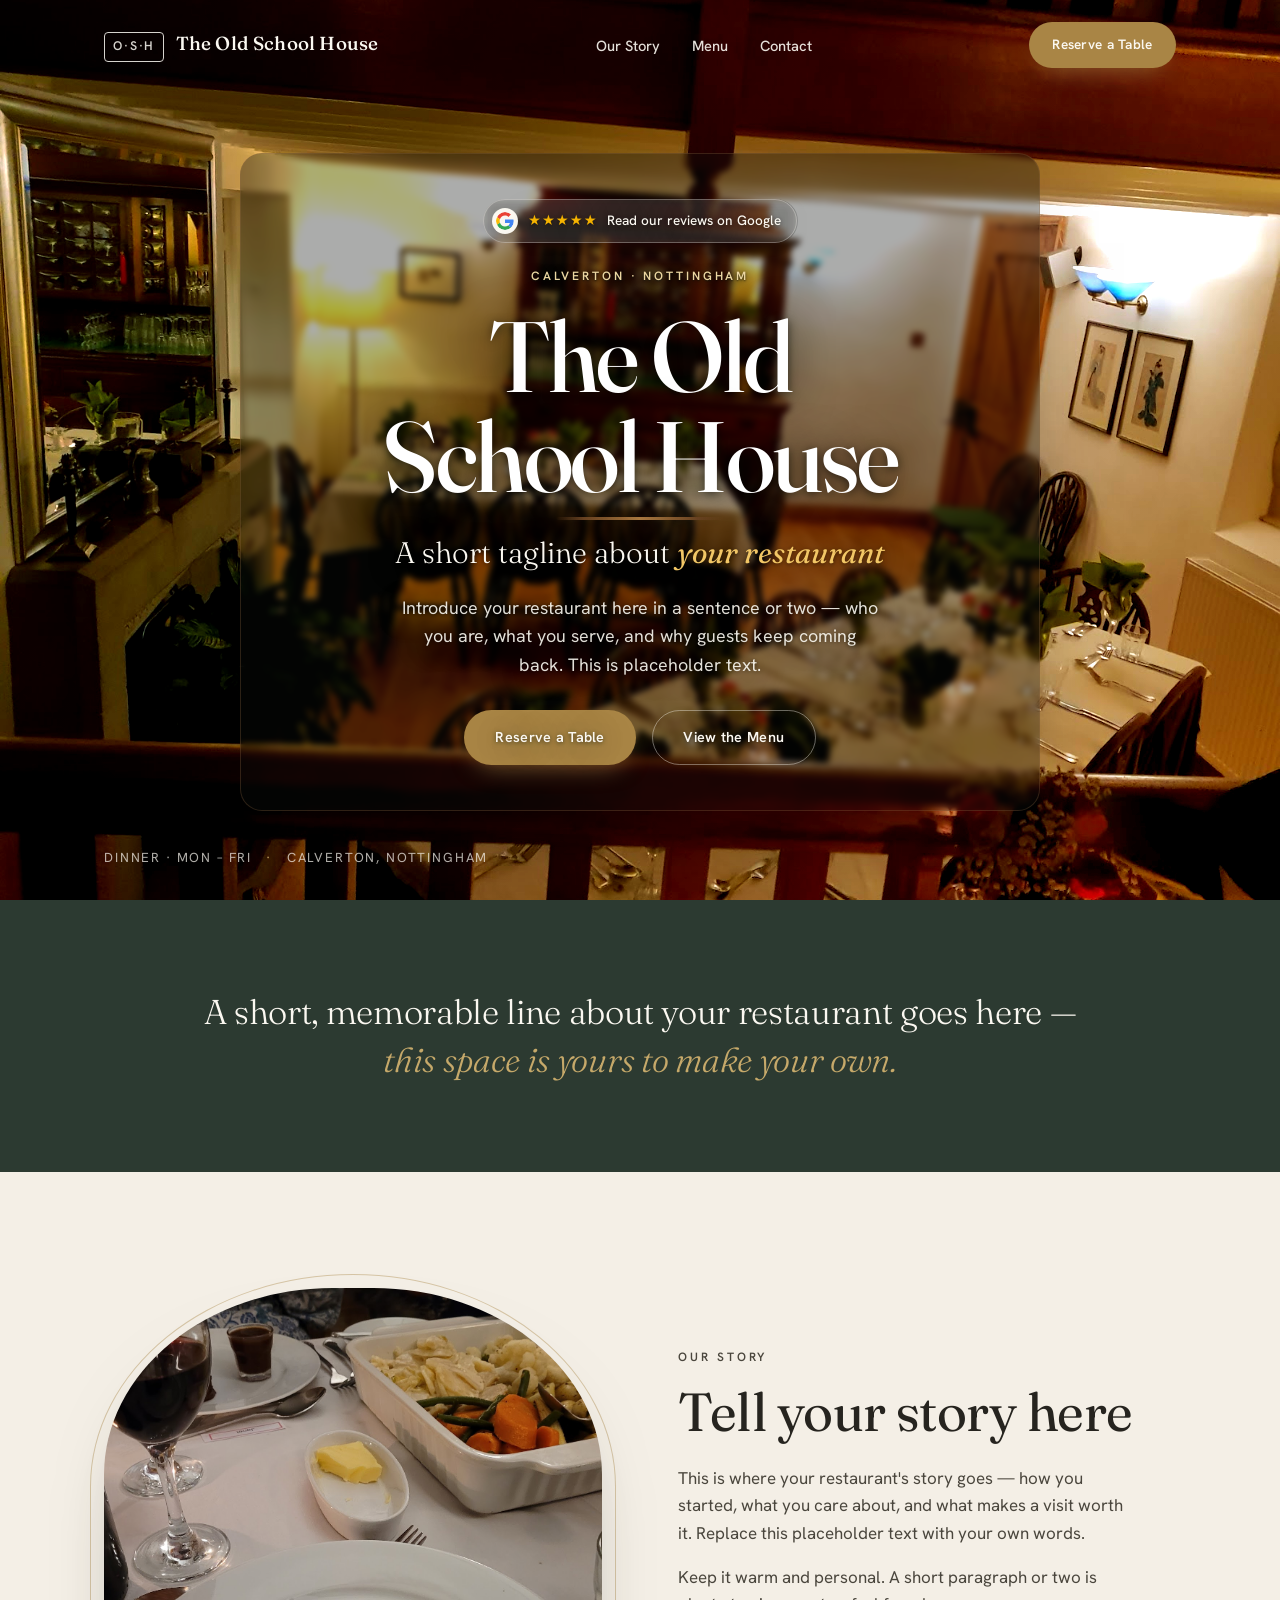
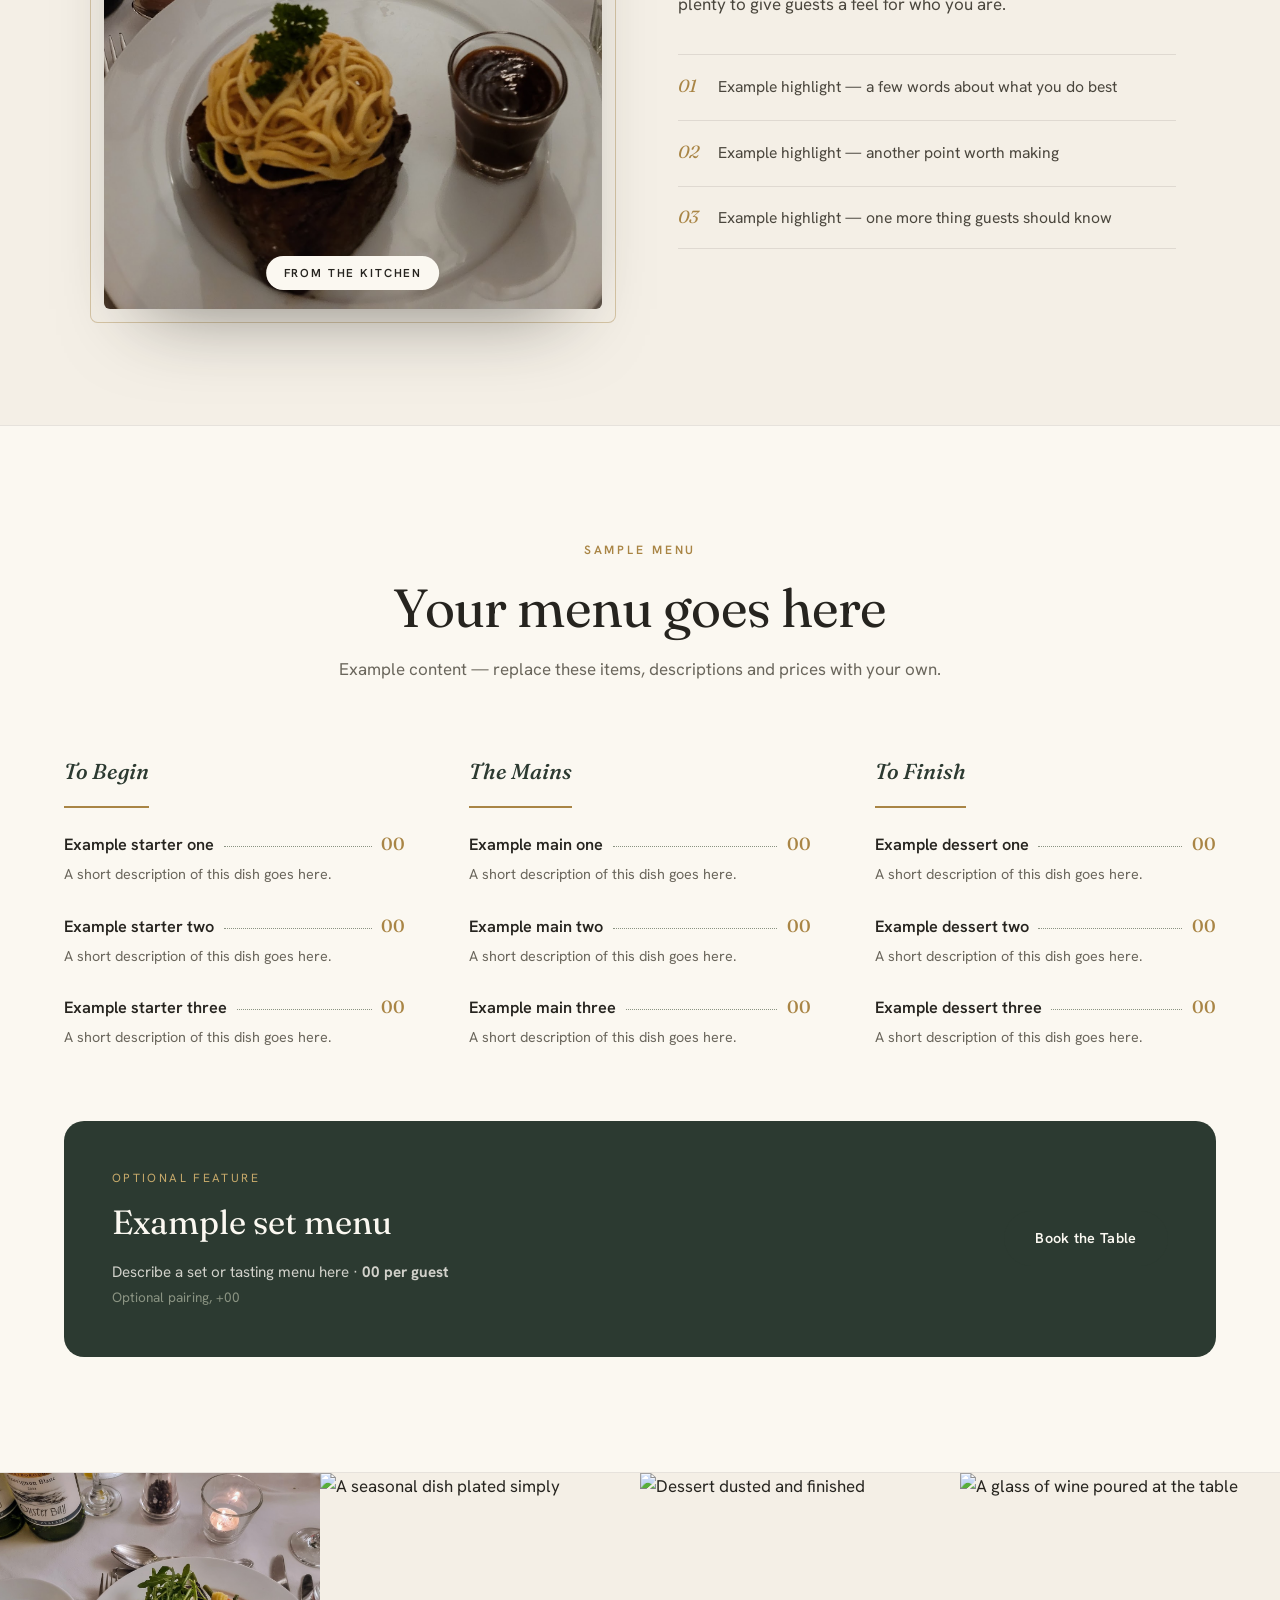
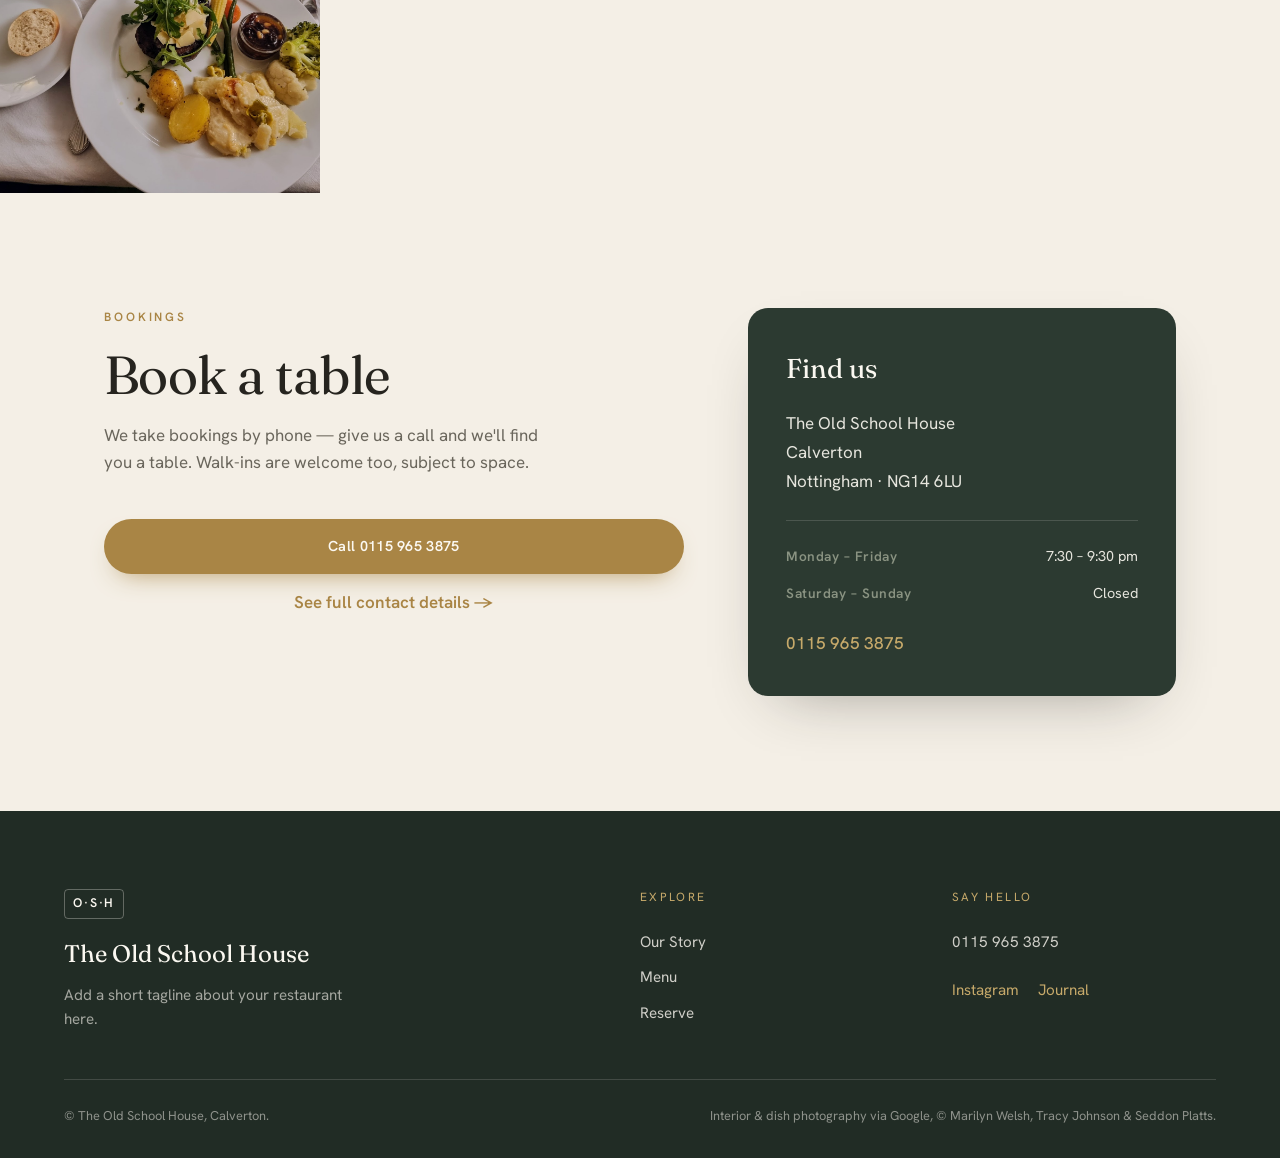
==== index.html @ 2fce1e97 "first commit" ====
<!DOCTYPE html>
<html lang="en">
<head>
  <meta charset="UTF-8" />
  <meta name="viewport" content="width=device-width, initial-scale=1.0" />
  <meta name="description" content="The Old School House — a restaurant in Calverton, Nottingham. View the menu and book a table." />
  <title>The Old School House — Restaurant, Calverton</title>

  <link rel="icon" href="favicon.svg?v=11" type="image/svg+xml" />
  <link rel="apple-touch-icon" href="favicon.svg?v=11" />
  <meta name="theme-color" content="#2C3A31" />

  <!-- Open Graph / social sharing. NOTE before launch: set og:url and change og:image + twitter:image to ABSOLUTE URLs on your live domain (relative paths don't work in most link previews). -->
  <meta property="og:type" content="website" />
  <meta property="og:site_name" content="The Old School House" />
  <meta property="og:title" content="The Old School House — Calverton, Nottingham" />
  <meta property="og:description" content="A restaurant in Calverton, Nottingham. View the menu and book a table." />
  <meta property="og:image" content="https://your-domain.example/assets/google/g1.jpg" />
  <meta property="og:image:width" content="1600" />
  <meta property="og:image:height" content="1200" />
  <meta property="og:locale" content="en_GB" />
  <!-- <meta property="og:url" content="https://your-domain.example/" /> -->
  <meta name="twitter:card" content="summary_large_image" />
  <meta name="twitter:title" content="The Old School House — Calverton, Nottingham" />
  <meta name="twitter:description" content="A restaurant in Calverton, Nottingham. View the menu and book a table." />
  <meta name="twitter:image" content="https://your-domain.example/assets/google/g1.jpg" />

  <link rel="preconnect" href="https://fonts.googleapis.com" />
  <link rel="preconnect" href="https://fonts.gstatic.com" crossorigin />
  <link href="https://fonts.googleapis.com/css2?family=Fraunces:ital,opsz,wght@0,9..144,300;0,9..144,400;0,9..144,500;0,9..144,600;1,9..144,300;1,9..144,400;1,9..144,500&family=Hanken+Grotesk:wght@300;400;500;600&display=swap" rel="stylesheet" />

  <link rel="stylesheet" href="styles.css?v=11" />
</head>
<body>

  <a class="skip-link" href="#main">Skip to content</a>

  <!-- ============ NAV ============ -->
  <header class="nav" id="nav" data-nav>
    <div class="nav__inner">
      <a class="nav__brand" href="#top" aria-label="The Old School House, home">
        <span class="nav__brand-mark">O·S·H</span>
        <span class="nav__brand-name">The Old School House</span>
      </a>
      <nav class="nav__links" aria-label="Primary">
        <a href="#story">Our Story</a>
        <a href="#menu">Menu</a>
        <a href="contact.html">Contact</a>
      </nav>
      <a href="#reserve" class="btn btn--brass nav__cta">Reserve a Table</a>
      <button class="nav__toggle" aria-label="Open menu" aria-expanded="false" data-menu-toggle>
        <span></span><span></span>
      </button>
    </div>
    <nav class="nav__mobile" aria-label="Mobile" data-mobile-menu>
      <a href="#story">Our Story</a>
      <a href="#menu">Menu</a>
      <a href="contact.html">Contact</a>
      <a href="#reserve" class="btn btn--brass">Reserve a Table</a>
    </nav>
  </header>

  <main id="main">
    <span id="top"></span>

    <!-- ============ HERO ============ -->
    <section class="hero" aria-labelledby="hero-title">
      <div class="hero__media">
        <img
          src="assets/google/g1.jpg"
          alt="The warmly lit dining room of The Old School House, tables set beneath the oak dresser"
          fetchpriority="high" />
        <div class="hero__scrim"></div>
      </div>

      <div class="hero__content">
       <div class="hero__panel">
        <a class="gpill" href="https://maps.app.goo.gl/zJDxkAFFY1DviZDd6" target="_blank" rel="noopener" aria-label="Read our reviews on Google, opens in a new tab">
          <svg class="gpill__g" viewBox="0 0 48 48" aria-hidden="true">
            <path fill="#EA4335" d="M24 9.5c3.54 0 6.71 1.22 9.21 3.6l6.85-6.85C35.9 2.38 30.47 0 24 0 14.62 0 6.51 5.38 2.56 13.22l7.98 6.19C12.43 13.72 17.74 9.5 24 9.5z"/>
            <path fill="#4285F4" d="M46.98 24.55c0-1.57-.15-3.09-.38-4.55H24v9.02h12.94c-.58 2.96-2.26 5.48-4.78 7.18l7.73 6c4.51-4.18 7.09-10.36 7.09-17.65z"/>
            <path fill="#FBBC05" d="M10.53 28.59c-.48-1.45-.76-2.99-.76-4.59s.27-3.14.76-4.59l-7.98-6.19C.92 16.46 0 20.12 0 24c0 3.88.92 7.54 2.56 10.78l7.97-6.19z"/>
            <path fill="#34A853" d="M24 48c6.48 0 11.93-2.13 15.89-5.81l-7.73-6c-2.15 1.45-4.92 2.3-8.16 2.3-6.26 0-11.57-4.22-13.47-9.91l-7.98 6.19C6.51 42.62 14.62 48 24 48z"/>
          </svg>
          <span class="gpill__stars" aria-hidden="true">★★★★★</span>
          <span class="gpill__text">Read our reviews on Google</span>
        </a>
        <p class="eyebrow eyebrow--light">Calverton · Nottingham</p>
        <h1 class="hero__title" id="hero-title">The Old School House</h1>
        <p class="hero__tagline">A short tagline about <em>your restaurant</em></p>
        <p class="hero__lede">
          Introduce your restaurant here in a sentence or two — who you are, what you
          serve, and why guests keep coming back. This is placeholder text.
        </p>
        <div class="hero__actions">
          <a href="#reserve" class="btn btn--brass">Reserve a Table</a>
          <a href="#menu" class="btn btn--ghost-light">View the Menu</a>
        </div>
       </div>
      </div>

      <div class="hero__meta">
        <span>Dinner · Mon – Fri</span>
        <span class="hero__meta-dot" aria-hidden="true">·</span>
        <span>Calverton, Nottingham</span>
      </div>
    </section>

    <!-- ============ INTRO STRIP ============ -->
    <section class="strip">
      <p class="strip__text">
        A short, memorable line about your restaurant goes here —
        <em>this space is yours to make your own.</em>
      </p>
    </section>

    <!-- ============ STORY ============ -->
    <section class="story" id="story" aria-labelledby="story-title">
      <div class="story__frame reveal">
        <img
          src="assets/google/g3.jpg"
          alt="Sirloin with hand-rolled pasta and a red wine jus at The Old School House"
          loading="lazy" />
        <span class="story__frame-tag">From the kitchen</span>
      </div>

      <div class="story__body reveal">
        <p class="eyebrow">Our Story</p>
        <h2 class="section-title" id="story-title">
          Tell your story here
        </h2>
        <p>
          This is where your restaurant's story goes — how you started, what you care
          about, and what makes a visit worth it. Replace this placeholder text with
          your own words.
        </p>
        <p>
          Keep it warm and personal. A short paragraph or two is plenty to give guests
          a feel for who you are.
        </p>
        <ul class="story__pillars">
          <li>
            <span class="story__pillar-k">01</span>
            <span class="story__pillar-t">Example highlight — a few words about what you do best</span>
          </li>
          <li>
            <span class="story__pillar-k">02</span>
            <span class="story__pillar-t">Example highlight — another point worth making</span>
          </li>
          <li>
            <span class="story__pillar-k">03</span>
            <span class="story__pillar-t">Example highlight — one more thing guests should know</span>
          </li>
        </ul>
      </div>
    </section>

    <!-- ============ MENU ============ -->
    <section class="menu" id="menu" aria-labelledby="menu-title">
      <div class="menu__head">
        <p class="eyebrow">Sample Menu</p>
        <h2 class="section-title section-title--center" id="menu-title">
          Your menu goes here
        </h2>
        <p class="menu__note">
          Example content — replace these items, descriptions and prices with your own.
        </p>
      </div>

      <div class="menu__columns">
        <div class="menu__col reveal">
          <h3 class="menu__col-title">To Begin</h3>
          <ul class="menu__list">
            <li class="menu__item">
              <div class="menu__item-head">
                <span class="menu__item-name">Example starter one</span>
                <span class="menu__dots" aria-hidden="true"></span>
                <span class="menu__price">00</span>
              </div>
              <p class="menu__desc">A short description of this dish goes here.</p>
            </li>
            <li class="menu__item">
              <div class="menu__item-head">
                <span class="menu__item-name">Example starter two</span>
                <span class="menu__dots" aria-hidden="true"></span>
                <span class="menu__price">00</span>
              </div>
              <p class="menu__desc">A short description of this dish goes here.</p>
            </li>
            <li class="menu__item">
              <div class="menu__item-head">
                <span class="menu__item-name">Example starter three</span>
                <span class="menu__dots" aria-hidden="true"></span>
                <span class="menu__price">00</span>
              </div>
              <p class="menu__desc">A short description of this dish goes here.</p>
            </li>
          </ul>
        </div>

        <div class="menu__col reveal">
          <h3 class="menu__col-title">The Mains</h3>
          <ul class="menu__list">
            <li class="menu__item">
              <div class="menu__item-head">
                <span class="menu__item-name">Example main one</span>
                <span class="menu__dots" aria-hidden="true"></span>
                <span class="menu__price">00</span>
              </div>
              <p class="menu__desc">A short description of this dish goes here.</p>
            </li>
            <li class="menu__item">
              <div class="menu__item-head">
                <span class="menu__item-name">Example main two</span>
                <span class="menu__dots" aria-hidden="true"></span>
                <span class="menu__price">00</span>
              </div>
              <p class="menu__desc">A short description of this dish goes here.</p>
            </li>
            <li class="menu__item">
              <div class="menu__item-head">
                <span class="menu__item-name">Example main three</span>
                <span class="menu__dots" aria-hidden="true"></span>
                <span class="menu__price">00</span>
              </div>
              <p class="menu__desc">A short description of this dish goes here.</p>
            </li>
          </ul>
        </div>

        <div class="menu__col reveal">
          <h3 class="menu__col-title">To Finish</h3>
          <ul class="menu__list">
            <li class="menu__item">
              <div class="menu__item-head">
                <span class="menu__item-name">Example dessert one</span>
                <span class="menu__dots" aria-hidden="true"></span>
                <span class="menu__price">00</span>
              </div>
              <p class="menu__desc">A short description of this dish goes here.</p>
            </li>
            <li class="menu__item">
              <div class="menu__item-head">
                <span class="menu__item-name">Example dessert two</span>
                <span class="menu__dots" aria-hidden="true"></span>
                <span class="menu__price">00</span>
              </div>
              <p class="menu__desc">A short description of this dish goes here.</p>
            </li>
            <li class="menu__item">
              <div class="menu__item-head">
                <span class="menu__item-name">Example dessert three</span>
                <span class="menu__dots" aria-hidden="true"></span>
                <span class="menu__price">00</span>
              </div>
              <p class="menu__desc">A short description of this dish goes here.</p>
            </li>
          </ul>
        </div>
      </div>

      <div class="menu__foot">
        <div class="menu__set">
          <p class="menu__set-label">Optional feature</p>
          <p class="menu__set-title">Example set menu</p>
          <p class="menu__set-desc">
            Describe a set or tasting menu here · <strong>00 per guest</strong>
            <span>Optional pairing, +00</span>
          </p>
        </div>
        <a href="#reserve" class="btn btn--dark">Book the Table</a>
      </div>
    </section>

    <!-- ============ PLATES BAND ============ -->
    <section class="plates" aria-label="A few of our plates">
      <figure class="plates__cell reveal">
        <img src="assets/google/g2.jpg" alt="Sirloin with rocket, shaved parmesan and seasonal vegetables at The Old School House" loading="lazy" />
      </figure>
      <figure class="plates__cell reveal">
        <img src="https://images.unsplash.com/photo-1476224203421-9ac39bcb3327?auto=format&fit=crop&w=800&q=80" alt="A seasonal dish plated simply" loading="lazy" />
      </figure>
      <figure class="plates__cell reveal">
        <img src="https://images.unsplash.com/photo-1551024506-0bccd828d307?auto=format&fit=crop&w=800&q=80" alt="Dessert dusted and finished" />
      </figure>
      <figure class="plates__cell reveal">
        <img src="https://images.unsplash.com/photo-1467003909585-2f8a72700288?auto=format&fit=crop&w=800&q=80" alt="A glass of wine poured at the table" />
      </figure>
    </section>

    <!-- ============ RESERVE / VISIT ============ -->
    <section class="reserve" id="reserve" aria-labelledby="reserve-title">
      <div class="reserve__panel">
        <div class="reserve__intro">
          <p class="eyebrow">Bookings</p>
          <h2 class="section-title" id="reserve-title">Book a table</h2>
          <p class="reserve__note">
            We take bookings by phone — give us a call and we'll find you a table.
            Walk-ins are welcome too, subject to space.
          </p>
        </div>
        <div class="reserve__cta">
          <a href="tel:+441159653875" class="btn btn--brass btn--block">Call 0115 965 3875</a>
          <a href="contact.html" class="reserve__cta-link">See full contact details →</a>
        </div>
      </div>

      <div class="visit" id="visit">
        <div class="visit__card reveal">
          <h3 class="visit__title">Find us</h3>
          <address class="visit__address">
            The Old School House<br />
            Calverton<br />
            Nottingham · NG14 6LU
          </address>
          <dl class="visit__hours">
            <div><dt>Monday – Friday</dt><dd>7:30 – 9:30 pm</dd></div>
            <div><dt>Saturday – Sunday</dt><dd>Closed</dd></div>
          </dl>
          <div class="visit__contact">
            <a href="tel:+441159653875">0115 965 3875</a>
          </div>
        </div>
      </div>
    </section>
  </main>

  <!-- ============ FOOTER ============ -->
  <footer class="footer">
    <div class="footer__inner">
      <div class="footer__brand">
        <span class="footer__mark">O·S·H</span>
        <p class="footer__name">The Old School House</p>
        <p class="footer__tag">Add a short tagline about your restaurant here.</p>
      </div>
      <nav class="footer__col" aria-label="Explore">
        <p class="footer__col-title">Explore</p>
        <a href="#story">Our Story</a>
        <a href="#menu">Menu</a>
        <a href="#reserve">Reserve</a>
      </nav>
      <div class="footer__col">
        <p class="footer__col-title">Say hello</p>
        <a href="tel:+441159653875">0115 965 3875</a>
        <div class="footer__social">
          <a href="#" aria-label="Instagram">Instagram</a>
          <a href="#" aria-label="Journal">Journal</a>
        </div>
      </div>
    </div>
    <div class="footer__base">
      <p>© The Old School House, Calverton.</p>
      <p>Interior &amp; dish photography via Google, © Marilyn Welsh, Tracy Johnson &amp; Seddon Platts.</p>
    </div>
  </footer>

  <script src="script.js?v=11"></script>
</body>
</html>
---- styles.css ----
/* ============================================================
   The Old School House — styles
   Palette: warm plaster + heritage chalkboard green + brass
   Type: Fraunces (display) / Hanken Grotesk (body)
   ============================================================ */

:root {
  --plaster:        #F4EFE6;
  --plaster-deep:   #ECE3D4;
  --paper:          #FBF8F1;
  --ink:            #26241F;
  --ink-soft:       #55514733;
  --green:          #2C3A31;
  --green-deep:     #212C25;
  --sage:           #6E7A66;
  --sage-soft:      #8A9382;
  --brass:          #A98545;
  --brass-light:    #C6A96A;
  --line:           #26241F1A;
  --line-light:     #FBF8F126;

  --shadow-soft:    0 24px 60px -32px rgba(38, 36, 31, 0.45);
  --shadow-frame:   0 40px 80px -40px rgba(38, 36, 31, 0.55);

  --font-display: "Fraunces", Georgia, serif;
  --font-body:    "Hanken Grotesk", system-ui, -apple-system, sans-serif;

  --wrap: 1200px;
  --pad: clamp(1.25rem, 5vw, 5rem);
  --arch: 46% 46% 6px 6px / 30% 30% 6px 6px;
}

* { margin: 0; padding: 0; box-sizing: border-box; }

html { scroll-behavior: smooth; -webkit-font-smoothing: antialiased; }

body {
  font-family: var(--font-body);
  background: var(--plaster);
  color: var(--ink);
  font-size: 1.0625rem;
  line-height: 1.6;
  font-weight: 400;
  overflow-x: clip;
}

img { display: block; max-width: 100%; height: auto; }

::selection { background: var(--brass); color: var(--paper); }

a { color: inherit; text-decoration: none; }

.skip-link {
  position: absolute; left: -999px; top: 0; z-index: 200;
  background: var(--green); color: var(--paper);
  padding: 0.75rem 1.25rem; border-radius: 0 0 8px 0;
}
.skip-link:focus { left: 0; }

:focus-visible {
  outline: 2px solid var(--brass);
  outline-offset: 3px;
  border-radius: 2px;
}

/* ---------- shared type ---------- */
.eyebrow {
  font-family: var(--font-body);
  font-size: 0.75rem;
  font-weight: 600;
  letter-spacing: 0.24em;
  text-transform: uppercase;
  color: var(--brass);
  margin-bottom: 1.25rem;
}
.eyebrow--light { color: var(--brass-light); }

.section-title {
  font-family: var(--font-display);
  font-weight: 400;
  font-size: clamp(2rem, 4.4vw, 3.35rem);
  line-height: 1.06;
  letter-spacing: -0.01em;
  color: var(--ink);
}
.section-title--center { text-align: center; margin-inline: auto; }
.section-title--light { color: var(--paper); }

/* ---------- buttons ---------- */
.btn {
  display: inline-flex; align-items: center; justify-content: center;
  gap: 0.5rem;
  font-family: var(--font-body);
  font-weight: 600;
  font-size: 0.9rem;
  letter-spacing: 0.02em;
  padding: 0.95rem 1.9rem;
  border-radius: 999px;
  border: 1px solid transparent;
  cursor: pointer;
  transition: transform 0.35s cubic-bezier(.2,.8,.2,1), background 0.35s, color 0.35s, box-shadow 0.35s;
  will-change: transform;
}
.btn:hover { transform: translateY(-2px); }
.btn:active { transform: translateY(0); }

.btn--brass {
  background: var(--brass); color: var(--paper);
  box-shadow: 0 12px 26px -14px rgba(169, 133, 69, 0.9);
}
.btn--brass:hover { background: var(--ink); box-shadow: 0 16px 30px -14px rgba(38,36,31,.6); }

.btn--dark { background: var(--green); color: var(--paper); }
.btn--dark:hover { background: var(--green-deep); }

.btn--ghost-light {
  background: transparent; color: var(--paper);
  border-color: #FBF8F166;
}
.btn--ghost-light:hover { background: var(--paper); color: var(--ink); border-color: var(--paper); }

.btn--block { width: 100%; }

/* ============================================================
   NAV
   ============================================================ */
.nav {
  position: fixed; inset: 0 0 auto 0; z-index: 100;
  transition: background 0.4s ease, box-shadow 0.4s ease, backdrop-filter 0.4s;
}
.nav__inner {
  max-width: var(--wrap); margin-inline: auto;
  padding: 1.4rem var(--pad);
  display: flex; align-items: center; justify-content: space-between;
  gap: 1.5rem;
}
.nav__brand { display: flex; align-items: baseline; gap: 0.7rem; color: var(--paper); transition: color .4s; }
.nav__brand-mark {
  font-family: var(--font-body); font-weight: 600;
  letter-spacing: 0.15em; font-size: 0.78rem;
  border: 1px solid currentColor; padding: 0.25rem 0.5rem; border-radius: 4px;
  opacity: 0.85;
}
.nav__brand-name {
  font-family: var(--font-display); font-size: 1.18rem; font-weight: 500;
  letter-spacing: 0.01em;
}
.nav__links { display: flex; gap: 2rem; }
.nav__links a {
  color: var(--paper); font-size: 0.92rem; font-weight: 500;
  position: relative; padding: 0.2rem 0; opacity: 0.9; transition: opacity .3s, color .4s;
}
.nav__links a::after {
  content: ""; position: absolute; left: 0; bottom: -2px; height: 1px; width: 0;
  background: var(--brass-light); transition: width 0.3s ease;
}
.nav__links a:hover { opacity: 1; }
.nav__links a:hover::after { width: 100%; }
.nav__cta { padding: 0.7rem 1.4rem; font-size: 0.85rem; }

/* scrolled state */
.nav.is-solid {
  background: rgba(251, 248, 241, 0.92);
  backdrop-filter: blur(12px);
  box-shadow: 0 1px 0 var(--line), 0 10px 30px -22px rgba(38,36,31,.5);
}
.nav.is-solid .nav__brand,
.nav.is-solid .nav__links a { color: var(--ink); }

.nav__toggle {
  display: none; background: none; border: 0; cursor: pointer;
  width: 44px; height: 44px; flex-direction: column; gap: 6px;
  align-items: center; justify-content: center;
}
.nav__toggle span {
  width: 24px; height: 2px; background: var(--paper); transition: transform .3s, opacity .3s, background .4s;
}
.nav.is-solid .nav__toggle span { background: var(--ink); }
.nav.is-open .nav__toggle span:first-child { transform: translateY(4px) rotate(45deg); }
.nav.is-open .nav__toggle span:last-child { transform: translateY(-4px) rotate(-45deg); }

.nav__mobile {
  display: none;
  flex-direction: column; gap: 0.4rem;
  padding: 0 var(--pad) 1.5rem;
  background: rgba(251, 248, 241, 0.98);
  backdrop-filter: blur(12px);
}
.nav__mobile a {
  color: var(--ink); font-size: 1.05rem; font-weight: 500;
  padding: 0.85rem 0; border-bottom: 1px solid var(--line);
}
.nav__mobile .btn { margin-top: 0.8rem; border-bottom: 0; }

/* ============================================================
   HERO
   ============================================================ */
.hero {
  position: relative; min-height: 100svh;
  display: flex; flex-direction: column; justify-content: center;
  padding: 8rem var(--pad) 4rem;
  color: var(--paper);
  overflow: hidden;
}
.hero__media { position: absolute; inset: 0; z-index: -2; }
.hero__media img {
  width: 100%; height: 100%; object-fit: cover;
  filter: brightness(1.18) contrast(1.1) saturate(1.5);
  animation: heroZoom 18s ease-out forwards;
}
@keyframes heroZoom { from { transform: scale(1.08); } to { transform: scale(1); } }

.hero__scrim {
  position: absolute; inset: 0; z-index: -1;
  background:
    /* central dark pool so the centred name reads hard against the room */
    radial-gradient(72% 62% at 50% 45%, rgba(8,13,9,.78) 0%, rgba(8,13,9,.32) 50%, transparent 72%),
    /* warm brass glow rising from the base — keeps it inviting */
    radial-gradient(120% 90% at 50% 110%, rgba(206,146,44,.24), transparent 60%),
    /* darken top (for the nav) and bottom (for the meta bar) */
    linear-gradient(to bottom, rgba(9,16,11,.6) 0%, rgba(9,16,11,0) 24%, rgba(9,16,11,0) 66%, rgba(9,16,11,.82) 100%);
}
/* Duotone colour punch — intensifies the photo without washing it out */
.hero::after {
  content: ""; position: absolute; inset: 0; z-index: -1; pointer-events: none;
  background: linear-gradient(115deg, rgba(10,110,86,.55) 0%, rgba(232,158,46,.5) 100%);
  mix-blend-mode: soft-light;
}

.hero__content, .hero__meta { max-width: var(--wrap); margin-inline: auto; width: 100%; }

/* Hero copy is centred on the photo, on a soft pane; shadow carries legibility */
.hero__panel {
  max-width: 800px;
  margin-inline: auto;
  text-align: center;
  padding: clamp(1.75rem, 3.5vw, 2.9rem) clamp(1.6rem, 4vw, 3.2rem);
  background: rgba(9, 14, 10, 0.34);
  border: 1px solid rgba(150, 110, 70, 0.28);
  border-radius: 22px;
  backdrop-filter: blur(3px);
  -webkit-backdrop-filter: blur(3px);
  box-shadow: 0 40px 90px -50px rgba(0, 0, 0, 0.7);
  text-shadow: 0 2px 30px rgba(12, 17, 13, 0.6), 0 1px 4px rgba(12, 17, 13, 0.55);
}
/* Brighter, warmer eyebrow so it holds up against the photo */
.hero__panel .eyebrow {
  color: #EBD6A1;
  text-shadow: 0 1px 8px rgba(12, 17, 13, 0.85), 0 1px 2px rgba(12, 17, 13, 0.7);
}

/* The restaurant name — the centred focal point of the hero */
.hero__title {
  font-family: var(--font-display);
  font-weight: 500;
  font-size: clamp(3rem, 7.8vw, 6.6rem);
  line-height: 1.0;
  letter-spacing: -0.025em;
  margin-bottom: 0.9rem;
  text-wrap: balance;
  color: #FFFFFF;
  text-shadow: 0 2px 44px rgba(5,9,6,.72), 0 2px 10px rgba(5,9,6,.6);
}
/* Brown underline accent beneath the name */
.hero__title::after {
  content: "";
  display: block;
  width: clamp(96px, 18vw, 168px);
  height: 3px;
  margin: 0.7rem auto 0;
  border-radius: 2px;
  background: linear-gradient(90deg, transparent, #6b4423 16%, #b07d43 50%, #6b4423 84%, transparent);
}

/* The catchphrase, now a tagline under the name — same display face */
.hero__tagline {
  font-family: var(--font-display);
  font-weight: 300;
  font-size: clamp(1.2rem, 2.6vw, 1.85rem);
  line-height: 1.25;
  color: #FBF8F1;
  margin-bottom: 1.4rem;
}
.hero__tagline em { font-style: italic; font-weight: 400; color: #F2C766; }
.hero__lede {
  font-size: clamp(0.98rem, 1.4vw, 1.12rem);
  max-width: 48ch; line-height: 1.6;
  color: #FBF8F1E6;
  margin: 0 auto 1.9rem;
}
.hero__actions { display: flex; flex-wrap: wrap; gap: 1rem; justify-content: center; }

.hero__meta {
  position: absolute; bottom: 2rem; left: 0; right: 0;
  padding-inline: var(--pad);
  display: flex; align-items: center; gap: 0.9rem;
  font-size: 0.82rem; letter-spacing: 0.14em; text-transform: uppercase;
  color: #FBF8F1B3;
}
.hero__meta-dot { color: var(--brass-light); }

/* ============================================================
   STRIP
   ============================================================ */
.strip {
  background: var(--green);
  color: var(--paper);
  padding: clamp(3rem, 7vw, 5.5rem) var(--pad);
}
.strip__text {
  max-width: 900px; margin-inline: auto; text-align: center;
  font-family: var(--font-display); font-weight: 300;
  font-size: clamp(1.4rem, 3vw, 2.15rem);
  line-height: 1.4; letter-spacing: -0.01em;
}
.strip__text em { font-style: italic; color: var(--brass-light); }

/* ============================================================
   STORY
   ============================================================ */
.story {
  max-width: var(--wrap); margin-inline: auto;
  padding: clamp(4.5rem, 9vw, 8rem) var(--pad);
  display: grid; grid-template-columns: 1fr 1fr;
  gap: clamp(2.5rem, 6vw, 6rem); align-items: center;
}
.story__frame { position: relative; }
.story__frame img {
  width: 100%; aspect-ratio: 4 / 5; object-fit: cover;
  border-radius: var(--arch);
  box-shadow: var(--shadow-frame);
}
.story__frame::before {
  content: ""; position: absolute; inset: -14px;
  border: 1px solid var(--brass); border-radius: 52% 52% 8px 8px / 34% 34% 8px 8px;
  opacity: 0.4; z-index: -1;
}
.story__frame-tag {
  position: absolute; bottom: 1.2rem; left: 50%; transform: translateX(-50%);
  background: var(--paper); color: var(--ink);
  font-size: 0.72rem; letter-spacing: 0.16em; text-transform: uppercase; font-weight: 600;
  padding: 0.5rem 1.1rem; border-radius: 999px;
  box-shadow: var(--shadow-soft);
}
.story__body .section-title { margin-bottom: 1.5rem; }
.story__body p { color: #4A463D; margin-bottom: 1.1rem; max-width: 46ch; }

.story__pillars { list-style: none; margin-top: 2.2rem; display: grid; gap: 0.2rem; }
.story__pillars li {
  display: flex; gap: 1.1rem; align-items: baseline;
  padding: 1.05rem 0; border-top: 1px solid var(--line);
}
.story__pillars li:last-child { border-bottom: 1px solid var(--line); }
.story__pillar-k {
  font-family: var(--font-display); font-style: italic;
  color: var(--brass); font-size: 1.1rem; min-width: 2ch;
}
.story__pillar-t { font-size: 0.98rem; color: #4A463D; }

/* ============================================================
   MENU
   ============================================================ */
.menu {
  background: var(--paper);
  padding: clamp(4.5rem, 9vw, 8rem) var(--pad);
  border-top: 1px solid var(--line);
  border-bottom: 1px solid var(--line);
}
.menu__head { max-width: 640px; margin: 0 auto clamp(3rem, 6vw, 4.5rem); text-align: center; }
.menu__head .eyebrow { text-align: center; }
.menu__note { color: #6A665C; margin-top: 1.2rem; }

.menu__columns {
  max-width: var(--wrap); margin-inline: auto;
  display: grid; grid-template-columns: repeat(3, 1fr);
  gap: clamp(2rem, 5vw, 4rem);
}
.menu__col-title {
  font-family: var(--font-display); font-weight: 500; font-style: italic;
  font-size: 1.35rem; color: var(--green);
  padding-bottom: 1rem; margin-bottom: 1.4rem;
  border-bottom: 2px solid var(--brass);
  display: inline-block;
}
.menu__list { list-style: none; display: grid; gap: 1.6rem; }
.menu__item-head { display: flex; align-items: baseline; gap: 0.6rem; }
.menu__item-name { font-weight: 600; color: var(--ink); font-size: 1.02rem; }
.menu__dots {
  flex: 1; border-bottom: 1px dotted var(--sage-soft);
  transform: translateY(-3px); min-width: 12px;
}
.menu__price {
  font-family: var(--font-display); font-size: 1.1rem; color: var(--brass);
  font-weight: 500;
}
.menu__desc { font-size: 0.9rem; color: #6A665C; margin-top: 0.3rem; }

.menu__foot {
  max-width: var(--wrap); margin: clamp(3rem, 6vw, 4.5rem) auto 0;
  background: var(--green);
  color: var(--paper);
  border-radius: 20px;
  padding: clamp(2rem, 4vw, 3rem);
  display: flex; align-items: center; justify-content: space-between;
  gap: 2rem; flex-wrap: wrap;
}
.menu__set-label {
  font-size: 0.74rem; letter-spacing: 0.2em; text-transform: uppercase;
  color: var(--brass-light); margin-bottom: 0.5rem;
}
.menu__set-title {
  font-family: var(--font-display); font-size: clamp(1.6rem, 3vw, 2.1rem);
  font-weight: 400; margin-bottom: 0.6rem;
}
.menu__set-desc { color: #FBF8F1CC; font-size: 0.95rem; }
.menu__set-desc span { display: block; color: var(--sage-soft); font-size: 0.85rem; margin-top: 0.2rem; }

/* ============================================================
   ROOMS
   ============================================================ */
.rooms {
  background: var(--green-deep);
  color: var(--paper);
  padding: clamp(4.5rem, 9vw, 8rem) var(--pad);
}
.rooms__head { max-width: 720px; margin: 0 auto clamp(3rem, 6vw, 4.5rem); text-align: center; }
.rooms__head .eyebrow { text-align: center; }
.rooms__grid {
  max-width: var(--wrap); margin-inline: auto;
  display: grid; grid-template-columns: repeat(3, 1fr);
  gap: clamp(2rem, 4vw, 3.2rem);
}
.room__frame {
  overflow: hidden;
  border-radius: 50% 50% 10px 10px / 24% 24% 10px 10px;
  box-shadow: var(--shadow-frame);
  margin-bottom: 1.6rem;
}
.room__frame img {
  width: 100%; aspect-ratio: 3 / 4; object-fit: cover;
  transition: transform 0.9s cubic-bezier(.2,.8,.2,1);
}
.room:hover .room__frame img { transform: scale(1.06); }
.room__title {
  font-family: var(--font-display); font-weight: 400; font-size: 1.5rem;
  margin-bottom: 0.6rem;
}
.room__desc { color: #FBF8F1B3; font-size: 0.95rem; max-width: 34ch; }

/* ============================================================
   PLATES BAND
   ============================================================ */
.plates {
  display: grid; grid-template-columns: repeat(4, 1fr);
}
.plates__cell { overflow: hidden; }
.plates__cell img {
  width: 100%; aspect-ratio: 1; object-fit: cover;
  transition: transform 0.9s cubic-bezier(.2,.8,.2,1);
}
.plates__cell:hover img { transform: scale(1.07); }

/* ============================================================
   QUOTE
   ============================================================ */
.quote {
  background: var(--plaster);
  padding: clamp(4.5rem, 9vw, 7.5rem) var(--pad);
}
.quote__block { max-width: 820px; margin-inline: auto; text-align: center; }
.quote__text {
  font-family: var(--font-display); font-weight: 300;
  font-size: clamp(1.6rem, 3.6vw, 2.6rem);
  line-height: 1.32; letter-spacing: -0.01em;
  color: var(--ink);
}
.quote__cite {
  display: block; margin-top: 1.8rem; font-style: normal;
  font-size: 0.78rem; letter-spacing: 0.18em; text-transform: uppercase;
  color: var(--brass); font-weight: 600;
}

/* ============================================================
   RESERVE / VISIT
   ============================================================ */
.reserve {
  max-width: var(--wrap); margin-inline: auto;
  padding: clamp(4.5rem, 9vw, 8rem) var(--pad);
  display: grid; grid-template-columns: 1.15fr 0.85fr;
  gap: clamp(2.5rem, 5vw, 4.5rem); align-items: stretch;
}
.reserve__panel { display: flex; flex-direction: column; }
.reserve__intro { margin-bottom: 2.2rem; }
.reserve__intro .section-title { margin-bottom: 1.1rem; }
.reserve__note { color: #6A665C; max-width: 46ch; }

.reserve__form {
  background: var(--paper); border: 1px solid var(--line);
  border-radius: 20px; padding: clamp(1.5rem, 3vw, 2.2rem);
  display: grid; gap: 1.2rem;
  box-shadow: var(--shadow-soft);
}
.field { display: grid; gap: 0.5rem; }
.field--split { grid-template-columns: 1fr 1fr; gap: 1rem; }
.field--split > div { display: grid; gap: 0.5rem; }
.field label {
  font-size: 0.76rem; letter-spacing: 0.12em; text-transform: uppercase;
  font-weight: 600; color: var(--sage);
}
.field input, .field select, .field textarea {
  font-family: var(--font-body); font-size: 1rem; color: var(--ink);
  background: var(--plaster); border: 1px solid var(--line);
  border-radius: 10px; padding: 0.85rem 1rem;
  transition: border-color .25s, box-shadow .25s;
}
.field textarea { resize: vertical; min-height: 120px; line-height: 1.5; }
.field input:focus, .field select:focus, .field textarea:focus {
  outline: none; border-color: var(--brass);
  box-shadow: 0 0 0 3px rgba(169,133,69,.18);
}
.reserve__form-msg { font-size: 0.9rem; color: var(--green); min-height: 1.2em; text-align: center; }
.reserve__form-msg.is-active { font-weight: 600; }

.visit { display: flex; }
.visit__card {
  background: var(--green); color: var(--paper);
  border-radius: 20px; padding: clamp(1.8rem, 3vw, 2.6rem);
  width: 100%; display: flex; flex-direction: column;
  box-shadow: var(--shadow-soft);
}
.visit__title {
  font-family: var(--font-display); font-weight: 400; font-size: 1.7rem;
  margin-bottom: 1.2rem;
}
.visit__address {
  font-style: normal; line-height: 1.7; color: #FBF8F1E6;
  padding-bottom: 1.5rem; margin-bottom: 1.5rem;
  border-bottom: 1px solid var(--line-light);
}
.visit__hours { display: grid; gap: 0.85rem; }
.visit__hours > div { display: flex; justify-content: space-between; gap: 1rem; align-items: baseline; }
.visit__hours dt { color: var(--sage-soft); font-weight: 600; font-size: 0.85rem; letter-spacing: 0.04em; }
.visit__hours dd { color: #FBF8F1E6; font-size: 0.9rem; text-align: right; }
.visit__contact {
  margin-top: auto; padding-top: 1.6rem; display: grid; gap: 0.4rem;
}

/* Booking call-to-action (replaces the old form) */
.reserve__cta { display: grid; gap: 0.9rem; margin-top: 0.5rem; }
.reserve__cta-link { color: var(--brass); font-weight: 600; text-align: center; transition: color .25s; }
.reserve__cta-link:hover { color: var(--ink); }
.visit__book-note { color: #FBF8F1D9; font-size: 0.95rem; line-height: 1.6; margin-bottom: 1.6rem; }
.visit__hours--book { margin-top: 1.6rem; padding-top: 1.4rem; border-top: 1px solid var(--line-light); }
.contact__book { display: flex; }
.visit__contact a { color: var(--brass-light); font-weight: 500; }
.visit__contact a:hover { color: var(--paper); }

/* ============================================================
   FOOTER
   ============================================================ */
.footer { background: var(--green-deep); color: var(--paper); padding: clamp(3.5rem, 6vw, 5rem) var(--pad) 2rem; }
.footer__inner {
  max-width: var(--wrap); margin-inline: auto;
  display: grid; grid-template-columns: 2fr 1fr 1fr; gap: 3rem;
  padding-bottom: 3rem; border-bottom: 1px solid var(--line-light);
}
.footer__mark {
  display: inline-block; font-weight: 600; letter-spacing: 0.15em; font-size: 0.78rem;
  border: 1px solid #FBF8F14D; padding: 0.25rem 0.5rem; border-radius: 4px; margin-bottom: 1rem;
}
.footer__name { font-family: var(--font-display); font-size: 1.5rem; margin-bottom: 0.6rem; }
.footer__tag { color: #FBF8F199; max-width: 34ch; font-size: 0.95rem; }
.footer__col-title {
  font-size: 0.74rem; letter-spacing: 0.2em; text-transform: uppercase;
  color: var(--brass-light); margin-bottom: 1.1rem;
}
.footer__col a { display: block; color: #FBF8F1CC; padding: 0.35rem 0; font-size: 0.95rem; transition: color .25s; }
.footer__col a:hover { color: var(--paper); }
.footer__social { display: flex; gap: 1.2rem; margin-top: 0.8rem; }
.footer__social a { color: var(--brass-light); }
.footer__base {
  max-width: var(--wrap); margin: 1.6rem auto 0;
  display: flex; justify-content: space-between; flex-wrap: wrap; gap: 0.5rem;
  font-size: 0.8rem; color: #FBF8F180;
}

/* ============================================================
   REVEAL ANIMATION
   ============================================================ */
.reveal { opacity: 0; transform: translateY(28px); transition: opacity 0.8s ease, transform 0.8s cubic-bezier(.2,.8,.2,1); }
.reveal.is-in { opacity: 1; transform: none; }

/* ============================================================
   RESPONSIVE
   ============================================================ */
@media (max-width: 960px) {
  .nav__links, .nav__cta { display: none; }
  .nav__toggle { display: flex; }
  .nav.is-open .nav__mobile { display: flex; }

  .story { grid-template-columns: 1fr; }
  .story__frame { max-width: 460px; margin-inline: auto; }
  .menu__columns { grid-template-columns: 1fr; gap: 2.5rem; }
  .rooms__grid { grid-template-columns: 1fr; max-width: 460px; }
  .reserve { grid-template-columns: 1fr; }
}

@media (max-width: 620px) {
  .plates { grid-template-columns: repeat(2, 1fr); }
  .menu__foot { flex-direction: column; align-items: flex-start; }
  .menu__foot .btn { width: 100%; }
  .hero { padding-top: 7rem; }
  .field--split { grid-template-columns: 1fr; }
  .footer__inner { grid-template-columns: 1fr; gap: 2.2rem; }
  .footer__base { flex-direction: column; }
}

/* ============================================================
   REDUCED MOTION
   ============================================================ */
@media (prefers-reduced-motion: reduce) {
  * { animation-duration: 0.001ms !important; animation-iteration-count: 1 !important; transition-duration: 0.001ms !important; scroll-behavior: auto !important; }
  .reveal { opacity: 1; transform: none; }
  .hero__media img { animation: none; }
  .reviews__track { animation: none; }
  .reviews__marquee { overflow-x: auto; -webkit-mask-image: none; mask-image: none; }
  .ribbon__track { animation: none; transform: none; }
}

/* ============================================================
   GOOGLE PILL (hero)
   ============================================================ */
.gpill {
  display: inline-flex; align-items: center; gap: 0.6rem;
  background: rgba(251, 248, 241, 0.14);
  border: 1px solid rgba(251, 248, 241, 0.3);
  backdrop-filter: blur(6px);
  padding: 0.5rem 0.95rem 0.5rem 0.55rem;
  border-radius: 999px;
  margin-bottom: 1.5rem;
  transition: background 0.3s, transform 0.3s, border-color 0.3s;
}
.gpill:hover { background: rgba(251, 248, 241, 0.24); border-color: rgba(251,248,241,.5); transform: translateY(-1px); }
.gpill__g { width: 26px; height: 26px; flex: none; background: var(--paper); border-radius: 50%; padding: 4px; }
.gpill__stars { color: #F5B301; letter-spacing: 1px; font-size: 0.9rem; }
.gpill__text { color: var(--paper); font-size: 0.85rem; font-weight: 500; }
.gpill__text strong { font-weight: 700; }

/* ============================================================
   GOOGLE REVIEWS BANNER + MARQUEE
   ============================================================ */
.reviews {
  background: var(--paper);
  border-bottom: 1px solid var(--line);
  padding: clamp(2.5rem, 5vw, 3.75rem) 0;
  overflow: hidden;
}
.reviews__head {
  max-width: var(--wrap); margin: 0 auto clamp(1.75rem, 4vw, 2.5rem);
  padding-inline: var(--pad);
  display: flex; align-items: center; justify-content: space-between;
  gap: 1rem 1.5rem; flex-wrap: wrap;
}
.reviews__summary { display: flex; align-items: center; gap: 0.9rem; }
.reviews__g { width: 34px; height: 34px; flex: none; }
.reviews__score { display: flex; align-items: center; gap: 0.55rem; line-height: 1; }
.reviews__score > span:first-child { font-family: var(--font-display); font-size: 1.7rem; font-weight: 500; color: var(--ink); }
.reviews__stars { color: #F5B301; letter-spacing: 1px; font-size: 1.05rem; }
.reviews__count { font-size: 0.85rem; color: #6A665C; margin-top: 0.35rem; }
.reviews__link {
  font-size: 0.85rem; font-weight: 600; color: var(--brass);
  letter-spacing: 0.02em; display: inline-flex; gap: 0.45rem; align-items: center;
  transition: color 0.25s;
}
.reviews__link:hover { color: var(--ink); }
.reviews__link span { transition: transform 0.3s; }
.reviews__link:hover span { transform: translateX(4px); }

.reviews__marquee {
  position: relative;
  -webkit-mask-image: linear-gradient(90deg, transparent, #000 5%, #000 95%, transparent);
  mask-image: linear-gradient(90deg, transparent, #000 5%, #000 95%, transparent);
}
.reviews__track {
  display: flex; align-items: stretch; gap: 1.25rem;
  width: max-content;
  animation: marquee 64s linear infinite;
}
.reviews__marquee:hover .reviews__track,
.reviews__track:focus-within { animation-play-state: paused; }
@keyframes marquee { from { transform: translateX(0); } to { transform: translateX(-50%); } }

.rev {
  flex: 0 0 clamp(280px, 78vw, 350px); max-width: 350px;
  background: var(--plaster);
  border: 1px solid var(--line);
  border-radius: 16px;
  padding: 1.4rem 1.5rem;
  display: flex; flex-direction: column; gap: 0.8rem;
}
.rev__head { display: flex; align-items: center; gap: 0.75rem; }
.rev__avatar {
  width: 42px; height: 42px; flex: none; border-radius: 50%;
  background: var(--rev-c, var(--green));
  color: var(--paper); font-weight: 600; font-size: 0.9rem;
  display: flex; align-items: center; justify-content: center;
}
img.rev__avatar { object-fit: cover; }
.rev__who { flex: 1; min-width: 0; }
.rev__name { font-weight: 600; color: var(--ink); font-size: 0.95rem; line-height: 1.2; }
.rev__meta { font-size: 0.75rem; color: #8A8578; margin-top: 0.1rem; }
.rev__g { width: 20px; height: 20px; flex: none; }
.rev__stars { color: #F5B301; letter-spacing: 2px; font-size: 0.92rem; }
.rev__text { font-size: 0.92rem; line-height: 1.55; color: #4A463D; }

/* ============================================================
   VALUES RIBBON (sliding word band)
   ============================================================ */
.ribbon {
  background: var(--paper);
  border-top: 1px solid var(--line);
  border-bottom: 1px solid var(--line);
  padding: clamp(1.4rem, 3vw, 2.4rem) 0;
  overflow: hidden;
  -webkit-mask-image: linear-gradient(90deg, transparent, #000 6%, #000 94%, transparent);
  mask-image: linear-gradient(90deg, transparent, #000 6%, #000 94%, transparent);
}
.ribbon__track {
  display: flex; align-items: center; width: max-content;
  animation: ribbonScroll 32s linear infinite;
}
.ribbon:hover .ribbon__track { animation-play-state: paused; }
@keyframes ribbonScroll { from { transform: translateX(0); } to { transform: translateX(-50%); } }
.ribbon__set { display: flex; align-items: center; flex: none; }
.ribbon__word {
  font-family: var(--font-display);
  font-weight: 400;
  font-size: clamp(1.5rem, 3.8vw, 2.9rem);
  line-height: 1;
  color: var(--green);
  letter-spacing: -0.01em;
  padding: 0 clamp(0.9rem, 2.2vw, 1.9rem);
  white-space: nowrap;
}
.ribbon__word:nth-child(4n-1) { font-style: italic; color: var(--brass); }
.ribbon__sep {
  color: var(--brass);
  font-size: clamp(0.7rem, 1.4vw, 1rem);
  flex: none;
  transform: translateY(-0.12em);
}

/* ============================================================
   RESERVE MODAL
   ============================================================ */
.hp { position: absolute; left: -9999px; width: 1px; height: 1px; overflow: hidden; }

.modal {
  position: fixed; inset: 0; z-index: 300;
  display: flex; align-items: center; justify-content: center;
  padding: 1.25rem;
}
.modal[hidden] { display: none; }
body.modal-open { overflow: hidden; }

.modal__backdrop {
  position: absolute; inset: 0;
  background: rgba(33, 44, 37, 0.55);
  backdrop-filter: blur(4px);
  animation: fadeIn 0.3s ease;
}
.modal__dialog {
  position: relative;
  background: var(--paper);
  border-radius: 20px;
  padding: clamp(1.6rem, 4vw, 2.4rem);
  width: min(460px, 100%);
  max-height: calc(100svh - 2.5rem);
  overflow-y: auto;
  box-shadow: 0 40px 90px -30px rgba(38, 36, 31, 0.7);
  animation: modalIn 0.4s cubic-bezier(.2, .8, .2, 1);
}
@keyframes fadeIn { from { opacity: 0; } to { opacity: 1; } }
@keyframes modalIn { from { opacity: 0; transform: translateY(16px) scale(.98); } to { opacity: 1; transform: none; } }

.modal__close {
  position: absolute; top: 1rem; right: 1rem;
  width: 38px; height: 38px; border-radius: 50%;
  border: 1px solid var(--line); background: var(--plaster);
  color: var(--ink); cursor: pointer;
  display: flex; align-items: center; justify-content: center;
  transition: background 0.25s, transform 0.3s;
}
.modal__close:hover { background: var(--plaster-deep); transform: rotate(90deg); }
.modal__close svg { width: 18px; height: 18px; }
.modal__title { font-family: var(--font-display); font-weight: 400; font-size: clamp(1.7rem, 4vw, 2rem); margin-bottom: 0.6rem; }
.modal__note { color: #6A665C; font-size: 0.92rem; margin-bottom: 1.5rem; }
.modal__note a { color: var(--brass); font-weight: 600; }
.modal__form { display: grid; gap: 1rem; }
.modal__timer { margin-top: 1rem; text-align: center; font-size: 0.72rem; letter-spacing: 0.1em; text-transform: uppercase; color: #8A8578; min-height: 1em; }

@media (max-width: 620px) {
  .reviews__head { justify-content: flex-start; }
}

/* ============================================================
   CONTACT PAGE
   ============================================================ */
.page-hero {
  background: var(--green-deep);
  color: var(--paper);
  padding: clamp(8rem, 14vw, 11rem) var(--pad) clamp(3rem, 6vw, 4.5rem);
  text-align: center;
}
.page-hero .eyebrow { text-align: center; }
.page-hero__title {
  font-family: var(--font-display);
  font-weight: 400;
  font-size: clamp(2.4rem, 5.4vw, 4rem);
  line-height: 1.04;
  letter-spacing: -0.02em;
}
.page-hero__lede {
  color: #FBF8F1B3;
  max-width: 54ch;
  margin: 1.2rem auto 0;
  font-size: clamp(1rem, 1.5vw, 1.15rem);
}

.contact {
  max-width: var(--wrap); margin-inline: auto;
  padding: clamp(4rem, 8vw, 6.5rem) var(--pad);
  display: grid; grid-template-columns: 0.85fr 1.15fr;
  gap: clamp(2.5rem, 6vw, 5rem); align-items: start;
}
.contact__details { display: grid; gap: 1.8rem; }
.contact__details .section-title { margin-bottom: 0.4rem; }
.contact__grid { display: grid; grid-template-columns: 1fr 1fr; gap: 1.8rem; }
.contact__label {
  font-size: 0.72rem; letter-spacing: 0.18em; text-transform: uppercase;
  font-weight: 600; color: var(--brass); margin-bottom: 0.5rem;
}
.contact__value { font-size: 1.02rem; color: var(--ink); line-height: 1.6; }
.contact__value a { color: var(--ink); border-bottom: 1px solid var(--brass); padding-bottom: 1px; transition: color .25s; }
.contact__value a:hover { color: var(--brass); }
.contact__address { font-style: normal; }
.contact__note { color: #55514A; font-size: 0.95rem; }

.contact__hours { display: grid; gap: 0.7rem; }
.contact__hours > div {
  display: flex; justify-content: space-between; gap: 1rem;
  align-items: baseline; padding-bottom: 0.7rem;
  border-bottom: 1px solid var(--line);
}
.contact__hours > div:last-child { border-bottom: 0; padding-bottom: 0; }
.contact__hours dt { font-weight: 600; color: var(--ink); font-size: 0.92rem; }
.contact__hours dd { color: #6A665C; font-size: 0.9rem; text-align: right; }

.contact__social { display: flex; gap: 1.4rem; }
.contact__social a { color: var(--brass); font-weight: 600; }
.contact__social a:hover { color: var(--ink); }

.linkbtn {
  font: inherit; background: none; border: 0; cursor: pointer;
  color: var(--brass); font-weight: 600; padding: 0;
  border-bottom: 1px solid var(--brass);
}
.linkbtn:hover { color: var(--ink); }

.contact-map { line-height: 0; }
.contact-map iframe {
  width: 100%; height: clamp(340px, 42vw, 480px); border: 0; display: block;
  filter: grayscale(0.2) saturate(1.05);
}

@media (max-width: 860px) {
  .contact { grid-template-columns: 1fr; }
}
@media (max-width: 480px) {
  .contact__grid { grid-template-columns: 1fr; }
}
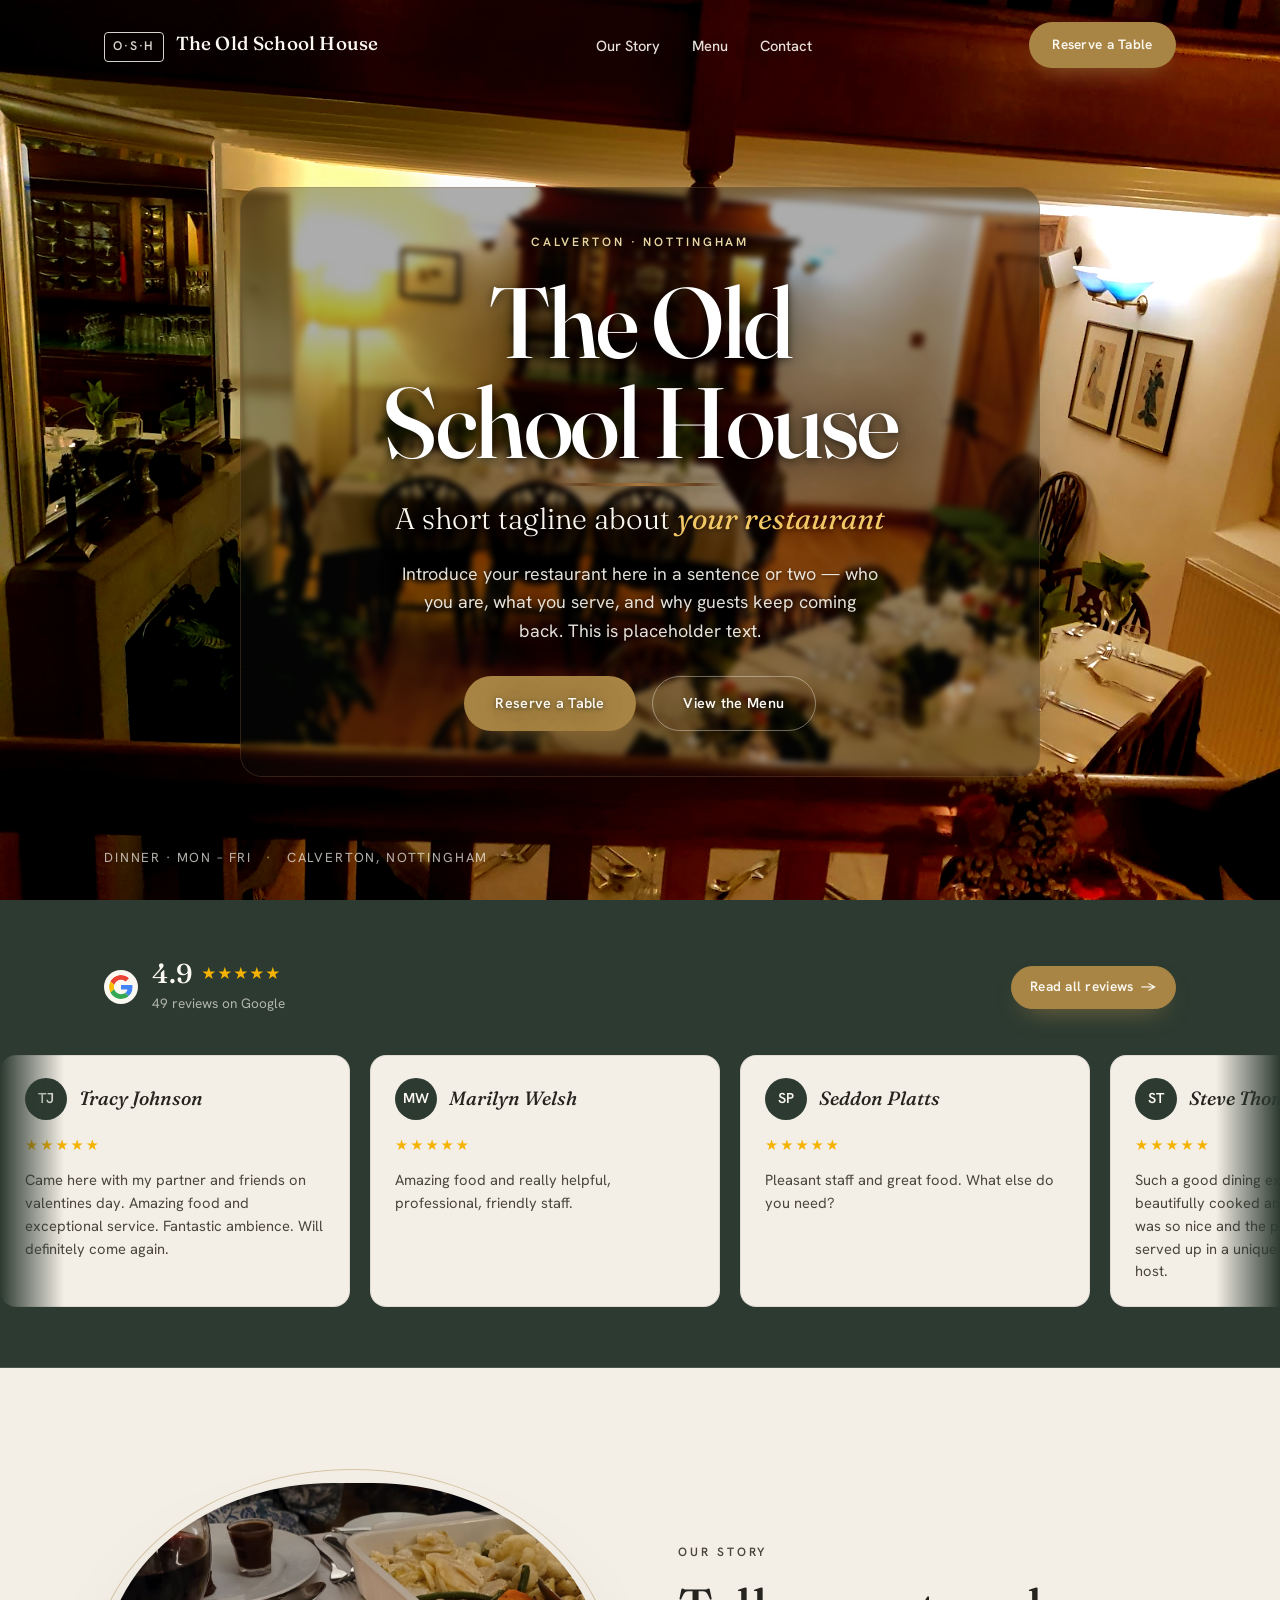
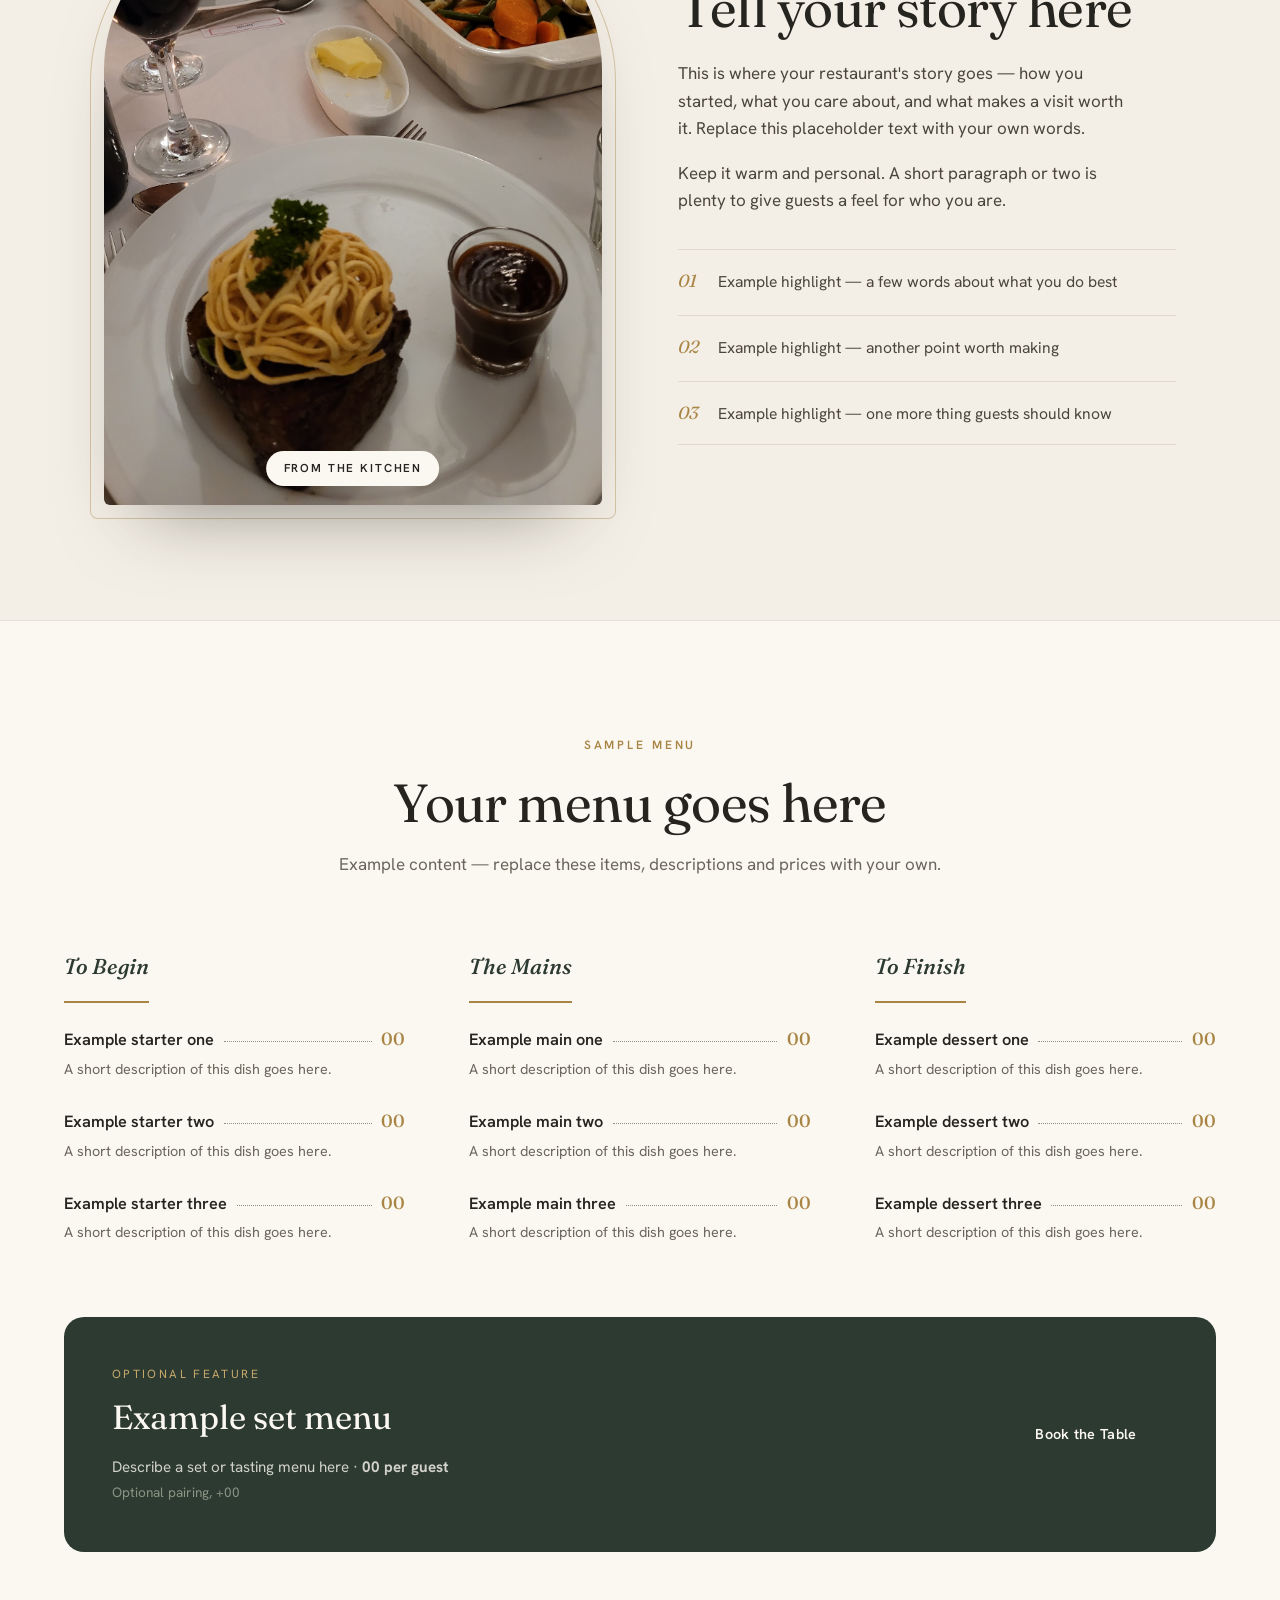
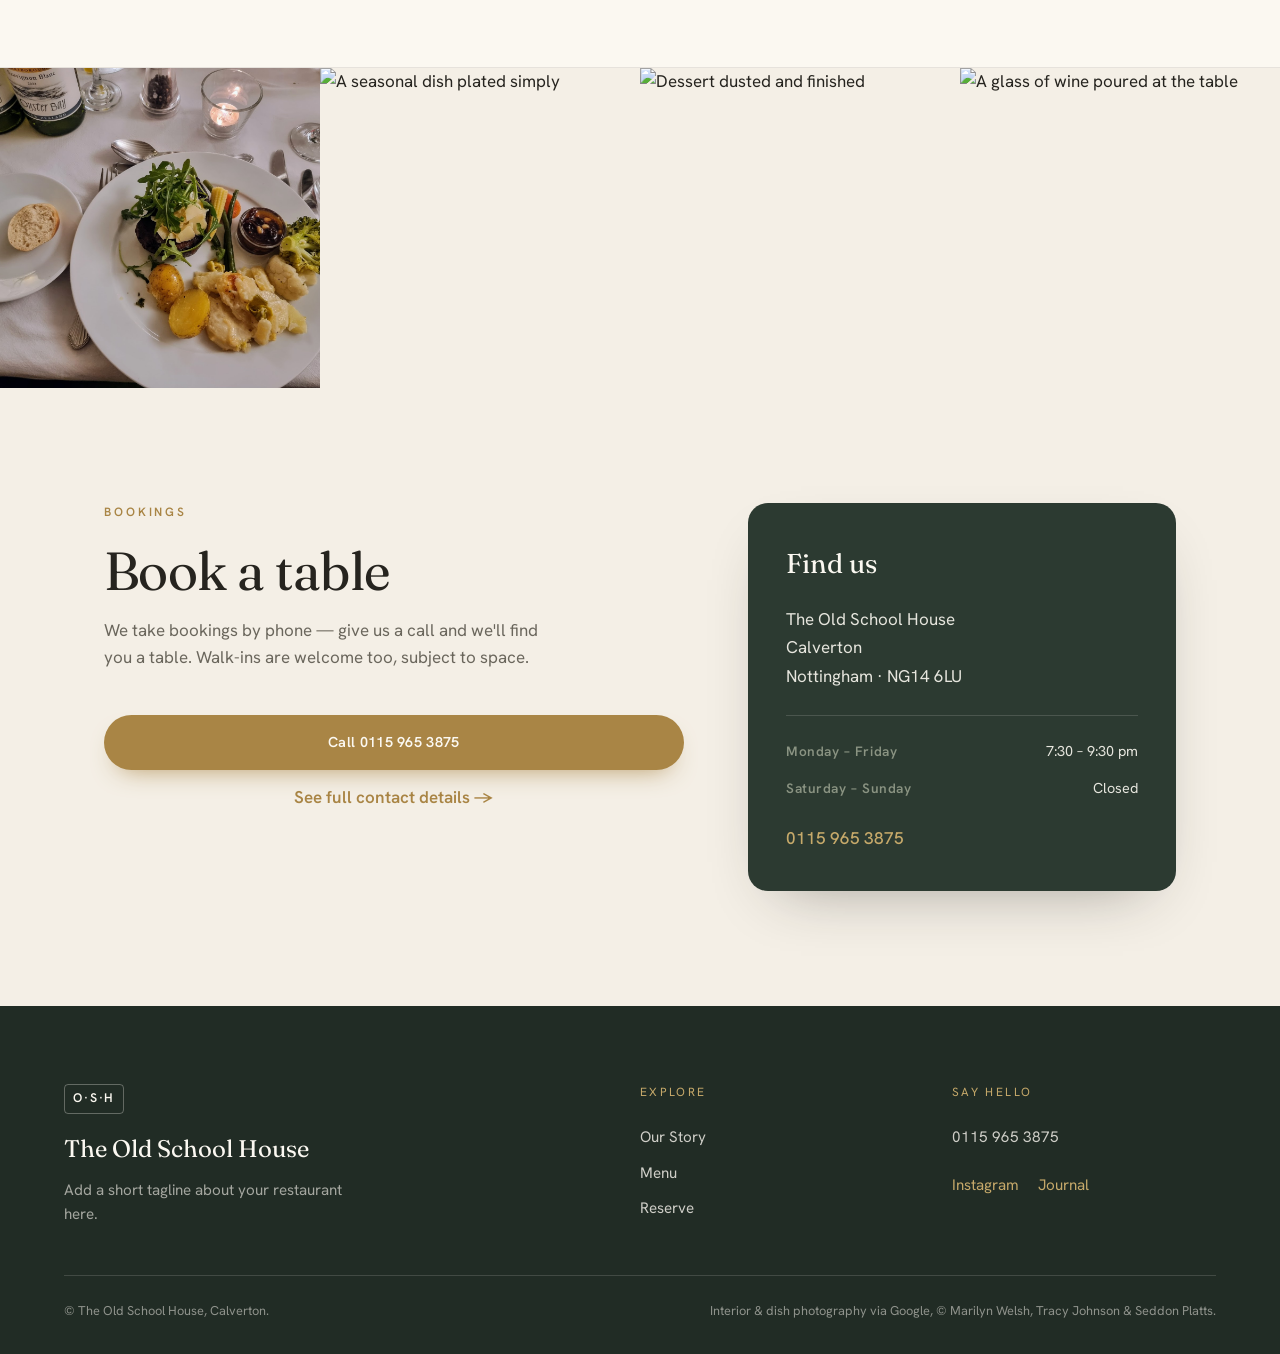
==== commit e5efee5e: "Add Google reviews marquee and remove hero review pill Replaces the placeholder intro strip with a d" ====
--- a/index.html
+++ b/index.html
@@ -75,16 +75,6 @@
 
       <div class="hero__content">
        <div class="hero__panel">
-        <a class="gpill" href="https://maps.app.goo.gl/zJDxkAFFY1DviZDd6" target="_blank" rel="noopener" aria-label="Read our reviews on Google, opens in a new tab">
-          <svg class="gpill__g" viewBox="0 0 48 48" aria-hidden="true">
-            <path fill="#EA4335" d="M24 9.5c3.54 0 6.71 1.22 9.21 3.6l6.85-6.85C35.9 2.38 30.47 0 24 0 14.62 0 6.51 5.38 2.56 13.22l7.98 6.19C12.43 13.72 17.74 9.5 24 9.5z"/>
-            <path fill="#4285F4" d="M46.98 24.55c0-1.57-.15-3.09-.38-4.55H24v9.02h12.94c-.58 2.96-2.26 5.48-4.78 7.18l7.73 6c4.51-4.18 7.09-10.36 7.09-17.65z"/>
-            <path fill="#FBBC05" d="M10.53 28.59c-.48-1.45-.76-2.99-.76-4.59s.27-3.14.76-4.59l-7.98-6.19C.92 16.46 0 20.12 0 24c0 3.88.92 7.54 2.56 10.78l7.97-6.19z"/>
-            <path fill="#34A853" d="M24 48c6.48 0 11.93-2.13 15.89-5.81l-7.73-6c-2.15 1.45-4.92 2.3-8.16 2.3-6.26 0-11.57-4.22-13.47-9.91l-7.98 6.19C6.51 42.62 14.62 48 24 48z"/>
-          </svg>
-          <span class="gpill__stars" aria-hidden="true">★★★★★</span>
-          <span class="gpill__text">Read our reviews on Google</span>
-        </a>
         <p class="eyebrow eyebrow--light">Calverton · Nottingham</p>
         <h1 class="hero__title" id="hero-title">The Old School House</h1>
         <p class="hero__tagline">A short tagline about <em>your restaurant</em></p>
@@ -106,12 +96,134 @@
       </div>
     </section>
 
-    <!-- ============ INTRO STRIP ============ -->
-    <section class="strip">
-      <p class="strip__text">
-        A short, memorable line about your restaurant goes here —
-        <em>this space is yours to make your own.</em>
-      </p>
+    <!-- ============ GOOGLE REVIEWS ============ -->
+    <section class="reviews" aria-labelledby="reviews-title">
+      <div class="reviews__head">
+        <div class="reviews__summary">
+          <svg class="reviews__g" viewBox="0 0 48 48" aria-hidden="true">
+            <path fill="#EA4335" d="M24 9.5c3.54 0 6.71 1.22 9.21 3.6l6.85-6.85C35.9 2.38 30.47 0 24 0 14.62 0 6.51 5.38 2.56 13.22l7.98 6.19C12.43 13.72 17.74 9.5 24 9.5z"/>
+            <path fill="#4285F4" d="M46.98 24.55c0-1.57-.15-3.09-.38-4.55H24v9.02h12.94c-.58 2.96-2.26 5.48-4.78 7.18l7.73 6c4.51-4.18 7.09-10.36 7.09-17.65z"/>
+            <path fill="#FBBC05" d="M10.53 28.59c-.48-1.45-.76-2.99-.76-4.59s.27-3.14.76-4.59l-7.98-6.19C.92 16.46 0 20.12 0 24c0 3.88.92 7.54 2.56 10.78l7.97-6.19z"/>
+            <path fill="#34A853" d="M24 48c6.48 0 11.93-2.13 15.89-5.81l-7.73-6c-2.15 1.45-4.92 2.3-8.16 2.3-6.26 0-11.57-4.22-13.47-9.91l-7.98 6.19C6.51 42.62 14.62 48 24 48z"/>
+          </svg>
+          <div>
+            <div class="reviews__score">
+              <span id="reviews-title">4.9</span>
+              <span class="reviews__stars" aria-hidden="true">★★★★★</span>
+            </div>
+            <p class="reviews__count">49 reviews on Google</p>
+          </div>
+        </div>
+        <a class="reviews__link" href="https://maps.app.goo.gl/zJDxkAFFY1DviZDd6" target="_blank" rel="noopener" aria-label="Read all our reviews on Google, opens in a new tab">
+          Read all reviews <span aria-hidden="true">→</span>
+        </a>
+      </div>
+
+      <div class="reviews__marquee">
+        <div class="reviews__track">
+          <article class="rev">
+            <div class="rev__head">
+              <span class="rev__avatar" aria-hidden="true">TJ</span>
+              <div class="rev__who">
+                <p class="rev__name">Tracy Johnson</p>
+              </div>
+            </div>
+            <p class="rev__stars" aria-hidden="true">★★★★★</p>
+            <p class="rev__text">Came here with my partner and friends on valentines day. Amazing food and exceptional service. Fantastic ambience. Will definitely come again.</p>
+          </article>
+          <article class="rev">
+            <div class="rev__head">
+              <span class="rev__avatar" aria-hidden="true">MW</span>
+              <div class="rev__who">
+                <p class="rev__name">Marilyn Welsh</p>
+              </div>
+            </div>
+            <p class="rev__stars" aria-hidden="true">★★★★★</p>
+            <p class="rev__text">Amazing food and really helpful, professional, friendly staff.</p>
+          </article>
+          <article class="rev">
+            <div class="rev__head">
+              <span class="rev__avatar" aria-hidden="true">SP</span>
+              <div class="rev__who">
+                <p class="rev__name">Seddon Platts</p>
+              </div>
+            </div>
+            <p class="rev__stars" aria-hidden="true">★★★★★</p>
+            <p class="rev__text">Pleasant staff and great food. What else do you need?</p>
+          </article>
+          <article class="rev">
+            <div class="rev__head">
+              <span class="rev__avatar" aria-hidden="true">ST</span>
+              <div class="rev__who">
+                <p class="rev__name">Steve Thompson</p>
+              </div>
+            </div>
+            <p class="rev__stars" aria-hidden="true">★★★★★</p>
+            <p class="rev__text">Such a good dining experience, lovely food, beautifully cooked and presented. The steak was so nice and the puddings were delicious, served up in a unique setting by a welcoming host.</p>
+          </article>
+          <article class="rev">
+            <div class="rev__head">
+              <span class="rev__avatar" aria-hidden="true">PW</span>
+              <div class="rev__who">
+                <p class="rev__name">Pete Wilford</p>
+              </div>
+            </div>
+            <p class="rev__stars" aria-hidden="true">★★★★★</p>
+            <p class="rev__text">The team as always do a fantastic job, and a great well done to the cook — the food was excellent. This year I saved myself all day to have an extra pudding and managed 2, many thanks.</p>
+          </article>
+          <!-- duplicate set for seamless marquee loop -->
+          <article class="rev" aria-hidden="true">
+            <div class="rev__head">
+              <span class="rev__avatar">TJ</span>
+              <div class="rev__who">
+                <p class="rev__name">Tracy Johnson</p>
+              </div>
+            </div>
+            <p class="rev__stars">★★★★★</p>
+            <p class="rev__text">Came here with my partner and friends on valentines day. Amazing food and exceptional service. Fantastic ambience. Will definitely come again.</p>
+          </article>
+          <article class="rev" aria-hidden="true">
+            <div class="rev__head">
+              <span class="rev__avatar">MW</span>
+              <div class="rev__who">
+                <p class="rev__name">Marilyn Welsh</p>
+              </div>
+            </div>
+            <p class="rev__stars">★★★★★</p>
+            <p class="rev__text">Amazing food and really helpful, professional, friendly staff.</p>
+          </article>
+          <article class="rev" aria-hidden="true">
+            <div class="rev__head">
+              <span class="rev__avatar">SP</span>
+              <div class="rev__who">
+                <p class="rev__name">Seddon Platts</p>
+              </div>
+            </div>
+            <p class="rev__stars">★★★★★</p>
+            <p class="rev__text">Pleasant staff and great food. What else do you need?</p>
+          </article>
+          <article class="rev" aria-hidden="true">
+            <div class="rev__head">
+              <span class="rev__avatar">ST</span>
+              <div class="rev__who">
+                <p class="rev__name">Steve Thompson</p>
+              </div>
+            </div>
+            <p class="rev__stars">★★★★★</p>
+            <p class="rev__text">Such a good dining experience, lovely food, beautifully cooked and presented. The steak was so nice and the puddings were delicious, served up in a unique setting by a welcoming host.</p>
+          </article>
+          <article class="rev" aria-hidden="true">
+            <div class="rev__head">
+              <span class="rev__avatar">PW</span>
+              <div class="rev__who">
+                <p class="rev__name">Pete Wilford</p>
+              </div>
+            </div>
+            <p class="rev__stars">★★★★★</p>
+            <p class="rev__text">The team as always do a fantastic job, and a great well done to the cook — the food was excellent. This year I saved myself all day to have an extra pudding and managed 2, many thanks.</p>
+          </article>
+        </div>
+      </div>
     </section>
 
     <!-- ============ STORY ============ -->
--- a/styles.css
+++ b/styles.css
@@ -300,22 +300,6 @@
 .hero__meta-dot { color: var(--brass-light); }
 
 /* ============================================================
-   STRIP
-   ============================================================ */
-.strip {
-  background: var(--green);
-  color: var(--paper);
-  padding: clamp(3rem, 7vw, 5.5rem) var(--pad);
-}
-.strip__text {
-  max-width: 900px; margin-inline: auto; text-align: center;
-  font-family: var(--font-display); font-weight: 300;
-  font-size: clamp(1.4rem, 3vw, 2.15rem);
-  line-height: 1.4; letter-spacing: -0.01em;
-}
-.strip__text em { font-style: italic; color: var(--brass-light); }
-
-/* ============================================================
    STORY
    ============================================================ */
 .story {
@@ -628,30 +612,11 @@
 }
 
 /* ============================================================
-   GOOGLE PILL (hero)
-   ============================================================ */
-.gpill {
-  display: inline-flex; align-items: center; gap: 0.6rem;
-  background: rgba(251, 248, 241, 0.14);
-  border: 1px solid rgba(251, 248, 241, 0.3);
-  backdrop-filter: blur(6px);
-  padding: 0.5rem 0.95rem 0.5rem 0.55rem;
-  border-radius: 999px;
-  margin-bottom: 1.5rem;
-  transition: background 0.3s, transform 0.3s, border-color 0.3s;
-}
-.gpill:hover { background: rgba(251, 248, 241, 0.24); border-color: rgba(251,248,241,.5); transform: translateY(-1px); }
-.gpill__g { width: 26px; height: 26px; flex: none; background: var(--paper); border-radius: 50%; padding: 4px; }
-.gpill__stars { color: #F5B301; letter-spacing: 1px; font-size: 0.9rem; }
-.gpill__text { color: var(--paper); font-size: 0.85rem; font-weight: 500; }
-.gpill__text strong { font-weight: 700; }
-
-/* ============================================================
    GOOGLE REVIEWS BANNER + MARQUEE
    ============================================================ */
 .reviews {
-  background: var(--paper);
-  border-bottom: 1px solid var(--line);
+  background: var(--green);
+  border-bottom: 1px solid var(--line-light);
   padding: clamp(2.5rem, 5vw, 3.75rem) 0;
   overflow: hidden;
 }
@@ -662,17 +627,22 @@
   gap: 1rem 1.5rem; flex-wrap: wrap;
 }
 .reviews__summary { display: flex; align-items: center; gap: 0.9rem; }
-.reviews__g { width: 34px; height: 34px; flex: none; }
+.reviews__g { width: 34px; height: 34px; flex: none; background: var(--paper); border-radius: 50%; padding: 5px; }
 .reviews__score { display: flex; align-items: center; gap: 0.55rem; line-height: 1; }
-.reviews__score > span:first-child { font-family: var(--font-display); font-size: 1.7rem; font-weight: 500; color: var(--ink); }
+.reviews__score > span:first-child { font-family: var(--font-display); font-size: 1.7rem; font-weight: 500; color: var(--paper); }
 .reviews__stars { color: #F5B301; letter-spacing: 1px; font-size: 1.05rem; }
-.reviews__count { font-size: 0.85rem; color: #6A665C; margin-top: 0.35rem; }
+.reviews__count { font-size: 0.85rem; color: rgba(251, 248, 241, 0.65); margin-top: 0.35rem; }
 .reviews__link {
-  font-size: 0.85rem; font-weight: 600; color: var(--brass);
-  letter-spacing: 0.02em; display: inline-flex; gap: 0.45rem; align-items: center;
-  transition: color 0.25s;
-}
-.reviews__link:hover { color: var(--ink); }
+  font-size: 0.85rem; font-weight: 600; color: var(--paper);
+  letter-spacing: 0.02em; display: inline-flex; gap: 0.5rem; align-items: center;
+  background: var(--brass);
+  border: 1px solid var(--brass);
+  padding: 0.6rem 1.15rem;
+  border-radius: 999px;
+  box-shadow: 0 12px 26px -14px rgba(169, 133, 69, 0.9);
+  transition: background 0.3s, border-color 0.3s, transform 0.3s;
+}
+.reviews__link:hover { background: var(--ink); border-color: var(--ink); transform: translateY(-1px); }
 .reviews__link span { transition: transform 0.3s; }
 .reviews__link:hover span { transform: translateX(4px); }
 
@@ -707,8 +677,7 @@
 }
 img.rev__avatar { object-fit: cover; }
 .rev__who { flex: 1; min-width: 0; }
-.rev__name { font-weight: 600; color: var(--ink); font-size: 0.95rem; line-height: 1.2; }
-.rev__meta { font-size: 0.75rem; color: #8A8578; margin-top: 0.1rem; }
+.rev__name { font-family: var(--font-display); font-style: italic; font-weight: 500; color: var(--ink); font-size: 1.2rem; line-height: 1.2; }
 .rev__g { width: 20px; height: 20px; flex: none; }
 .rev__stars { color: #F5B301; letter-spacing: 2px; font-size: 0.92rem; }
 .rev__text { font-size: 0.92rem; line-height: 1.55; color: #4A463D; }
